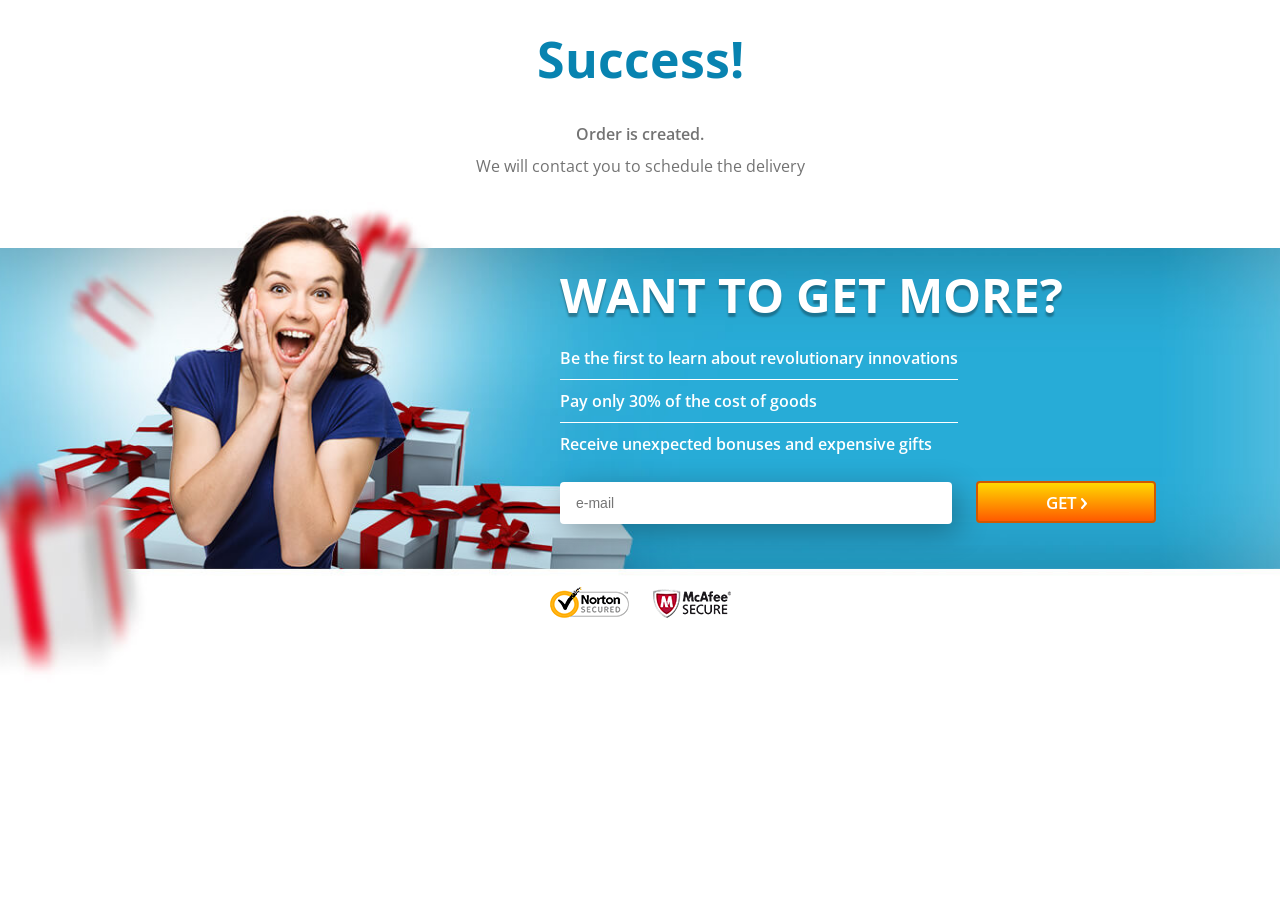
==== success.html @ bce88931 "Upload inicial dos arquivos do projeto Hondrodin Romania" ====
<!DOCTYPE html>
<html lang="en">
<head>
    <meta http-equiv="Content-Type" content="text/html;charset=UTF-8">
    <meta http-equiv="X-UA-Compatible" content="IE=edge">
    <meta name="viewport" content="width=device-width, initial-scale=1, maximum-scale=1.0">
    <title>Success!</title>
    <link href="https://fonts.googleapis.com/css?family=Open+Sans:400,600,700&amp;subset=greek,vietnamese" rel="stylesheet">
    <style>*{margin:0;padding:0;border:0;outline:0}body{overflow:hidden}.container{width:1140px;padding:75px 10px 0;margin:0 auto;box-sizing:border-box}:focus{outline:0}header{text-align:center}header h2{color:#0883b0;font-family:'Open Sans',sans-serif;font-weight:700;font-size:50px;margin:25px 0 30px}header p{color:#737373;font-size:16px;margin-bottom:10px}header .order{font-family:'Open Sans',sans-serif;font-weight:600;}header .feedback{font-family:'Open Sans',sans-serif;}.content{height:519px;background-image:url([data-uri]);background-size:auto 519px;background-repeat:no-repeat;background-position:center top;color:#fff}.content .content__data{max-width:640px;min-height:290px;margin-left:auto}.content .content__title{font-size:48px;text-transform:uppercase;text-shadow:0 4px 2px rgba(0,0,0,.3);margin-bottom:10px;font-family:'Open Sans',sans-serif;font-weight:700;}.content .content__list{padding-left:0;list-style:none;display:inline-block}.content .content__list li{padding:10px 0;font-size:16px;font-family:'Open Sans',sans-serif;font-weight:600;}.content .content__list li:not(:last-child){border-bottom:1px solid #fff}.content form{padding:15px 0 25px}.content form input{height:40px;border-radius:4px;outline:0;color:#818181;font-size:14px;padding:0 15px;max-width:360px;width:100%;border:1px solid transparent;transition:box-shadow .3s,color .3s,border .3s;margin-right:20px;box-shadow:6px 8px 30px rgba(0,0,0,.3)}.content form input[data-error]{box-shadow:6px 8px 30px rgba(255,0,0,.7);border-color:red;color:red}.content form input[data-success]{box-shadow:0 0 15px #42ccff;border-color:#42ccff}.button{display:inline-block;text-align:center;border:2px solid #d05800;-webkit-border-radius:4px;border-radius:4px;width:180px;height:42px;background-color:#ffd800;background-image:-webkit-gradient(linear,left top,left bottom,from(#ffd800),to(#ff5a00));background-image:-webkit-linear-gradient(#ffd800,#ff5a00);background-image:-o-linear-gradient(#ffd800,#ff5a00);background-image:linear-gradient(#ffd800,#ff5a00);position:relative;top:1px;text-transform:uppercase;color:#fff;font-family:'Open Sans',sans-serif;font-weight:600;font-size:17px;cursor:pointer}.button__ico-animete{background:url([data-uri]) no-repeat -180px 0;display:inline-block;width:2px;height:3px;padding-top:4px;-webkit-transition:width .5s;-o-transition:width .5s;transition:width .5s;margin-left:3px}.button__ico{display:inline-block;width:6px;height:11px;background:url([data-uri]) no-repeat 0 0;margin-left:-5px}.button_small{width:138px;font-size:14px;padding:8px 0;line-height:17px}@media only screen and (min-width: 992px){.button:hover{background:#ff4800}.button:hover .button__ico-animete{width:15px;background:url([data-uri]) no-repeat -180px 0;-webkit-transition:width .5s;-o-transition:width .5s;transition:width .5s}.e-list{display:none}}.content form .submit-btn .arrow{position:relative;top:1px;margin-left:10px}.content .footer-content{margin-top:35px;text-align:center;width:100%}.content .footer-content img{margin:0 10px}@keyframes showModal{from{background-color:transparent}to{background-color:rgba(255,255,255,.8)}}@keyframes showModalContent{0%{opacity:.1;transform:translate(-50%,-50%) scale(0)}80%{transform:translate(-50%,-50%) scale(1.1)}100%{opacity:1;transform:translate(-50%,-50%) scale(1);visibility:visible}}.modal{position:absolute;top:0;left:0;z-index:100;width:100%;background-color:rgba(255,255,255,.8);animation:showModal .5s}.modal.hidden{display:none}.modal .modal__content{position:fixed;visibility:hidden;top:35%;left:50%;max-width:320px;width:100%;font-family:'Open Sans',sans-serif;z-index:101;padding:40px 30px 50px;background-color:#fff;border-radius:6px;box-shadow:0 4px 30px rgba(0,0,0,.3);transform:translate(-50%,-50%) scale(1);text-align:center;animation:showModalContent .4s ease .5s;animation-fill-mode:forwards;box-sizing:border-box}.modal .modal__content h2{font-size:47px;color:#0883b0;margin-bottom:50px}.modal .modal__content p,.modal .modal__content output{font-size:16px;line-height:30px}.modal .modal__content output{color:#0883b0;display:block}.modal .modal__content output,.modal.visible .modal__content .backToLanding{font-family:'Open Sans',sans-serif;font-weight:700;}.modal .modal__content .backToLanding{width:160px;height:38px;margin:0 auto;margin-top:100px;border:2px solid #cdcdcd;background-color:#fff;border-radius:4px;text-transform:uppercase;font-size:14px;color:#8e8e8e;cursor:pointer;transition:background-color .3s,color .3s}.modal .modal__content .backToLanding:hover{background-color:#0883b0;color:#fff;border-color:#0883b0}@media only screen and (max-width: 470px){.modal .modal__content{top:50%;max-width:290px;padding:20px 15px 30px}.modal .modal__content h2{font-size:40px}}div.footer{position:relative;margin-top:-90px;background:none!important}@media only screen and (min-width: 1921px){.content{background-size:contain}}@media only screen and (max-width: 1199px){.container{width:100%}.content .content__data{max-width:580px}.content .content__data form input{max-width:250px}.content .content__title{font-size:40px}}@media only screen and (max-width: 992px){body{overflow:auto}}@media only screen and (max-width: 767px){.container{padding-left:0;padding-right:0}header{margin-bottom:0;padding:0 20px}header h2{font-size:30px;margin:15px 0}header .order,header .feedback{font-size:14px}.content .content__title{padding:0 20px;margin:0 auto 20px;font-size:24px;text-align:center}.content form input{display:block;margin:0 auto 20px}.content{background-image:url([data-uri]);text-align:center;height:auto}.content .content__data{max-width:100%;min-height:0;margin:260px auto 0}.mob-bg{background-color:#27acd7}.content .footer-content{margin-top:20px}.content .content__list{padding:10px 20px 0}div.footer{margin-top:-10px}}@media only screen and (max-width: 479px){.content .content__data{margin-top:160px}}</style>
</head>
<body>
<header>
    <h2>Success!</h2>
    <p class="order">Order is created.</p>
    <p class="feedback">We will contact you to schedule the delivery</p>
</header>
<section class="content">
    <div class="container">
        <div class="content__data">
            <h3 class="content__title">Want to get more?</h3>
            <div class="mob-bg">
                <ul class="content__list">
                    <li>Be the first to learn about revolutionary innovations</li>
                    <li>Pay only 30% of the cost of goods</li>
                    <li>Receive unexpected bonuses and expensive gifts</li>
                </ul>
                <form action="/land/success" id="userEmail" name="user-email" method="POST">
                    <input type="text" name="email" placeholder="e-mail">
                    <button class="button submit-btn" type="submit">Get <i class="button__ico-animete"></i><i class="button__ico"></i></button>
                </form>
            </div>
        </div>
        <div class="footer-content">
            <img src="[data-uri]" alt="Norton Security">
            <img src="[data-uri]" alt="McAfee Security">
        </div>
    </div>
</section>
<div class="modal hidden">
    <div class="modal__content">
        <h2>Thank you!</h2>
        <p>As soon as possible, you will begin to receive</p>
        <output class="email"></output>
        <p>Our exclusive offers!</p>
        <button type="button" class="backToLanding">Close</button>
    </div>
</div>
<script>"use strict";(function(){var a={getParamsName:["order_id","hash"],validPatterns:{email:/.+@.+\..+/i},serverErrorMsg:"Server Error :(",wrapperHeight:function(){var f=document.querySelector(".content__data").clientHeight,g=document.querySelector(".footer-content").clientHeight;return document.body.clientHeight+f+g+"px"}(),errorAttribute:"data-error",successAttribute:"data-success"},b={emailInput:document.forms[0].email,submitButton:document.querySelector(".submit-btn"),output:document.querySelector("output.email"),modal:document.querySelector(".modal"),backButton:document.querySelector(".backToLanding"),isValid:function isValid(f,g){var h=g.value;return f.test(h)?(this.isSuccess(g,a.successAttribute),this.output.textContent=h,!0):(this.isError(g,a.errorAttribute),!1)},isSuccess:function isSuccess(f,g){f.setAttribute(g,"true")},isError:function isError(f,g){return!!f.getAttribute(g)||void f.setAttribute(g,"true")},isTyping:function isTyping(f,g){return g.forEach(function(h){f.getAttribute(h)&&f.removeAttribute(h)}),!0},backToLanding:function backToLanding(){location.assign("/")},getData:function getData(){var f="";return f+=this.locationHandler(a.getParamsName),f+="&"+this.emailInput.name+"="+encodeURIComponent(this.emailInput.value),f},showModal:function showModal(){this.modal.style.height=a.wrapperHeight,this.modal.classList.remove("hidden")},sendData:function sendData(f,g){var h=new XMLHttpRequest;h.open("POST","/land/success",!0),h.setRequestHeader("Content-Type","application/x-www-form-urlencoded"),h.setRequestHeader("X-Requested-With","XMLHttpRequest"),h.onreadystatechange=function(){if(200===h.status&&4===h.readyState){var k=JSON.parse(h.responseText);if(k.status&&0<k.status.length&&"ok"===k.status.toLowerCase())g.call(b);else{var l=k.data||a.serverErrorMsg;b.makeErrorBlock(l)}}},h.send(f)},locationHandler:function locationHandler(f,g){var h=location.search,k=[],l=[],m={},n="",o=h;if(""!==o){if(l=o.substr(1).split("&"),!(f instanceof Array)){for(var p=0;p<l.length;p++)if(k=l[p].split("="),k[0]===f&&"string"==typeof f){g(k[1]);break}}else for(var q=0;q<l.length;q++){k=l[q].split("=");for(var r=0;r<f.length;r++)f[r]===k[0]&&(m[k[0]]=k[1])}for(var s in m)n+="&"+s+"="+encodeURIComponent(m[s]);return n.substr(1)}return!1},makeErrorBlock:function makeErrorBlock(f){var g={width:document.body.clientWidth+"px",height:a.wrapperHeight,textAlign:"center",position:"absolute",top:"0",backgroundColor:"rgba(255,255,255,.8)",zIndex:"99999"},h={fontSize:"26px",color:"#FF4C4C",borderRadius:"20px",border:"2px solid #FF4C4C",padding:"10px 15px",position:"fixed",top:"50%",left:"50%",transform:"translateX(-50%) translateY(-50%)",fontWeight:"700",backgroundColor:"rgba(255,76,76,.2)"},k={display:"block",padding:"8px 20px",color:"#FF4C4C",borderRadius:"6px",margin:"15px auto 0",backgroundColor:"rgba(255,76,76,.2)",border:"1px solid rgba(255,76,76,.8)",cursor:"pointer",fontWeight:"700",transition:"background-color .4s"},l=document.createElement("DIV"),m=document.createElement("BUTTON"),n=document.createElement("H2");for(var o in g)l.style[o]=g[o];for(var p in h)n.style[p]=h[p];for(var q in k)m.style[q]=k[q];l.classList.add("js-error"),m.setAttribute("type","button"),m.appendChild(document.createTextNode("Ok")),m.addEventListener("mouseover",function(){this.style.backgroundColor="rgba(255,76,76,.4)"}),m.addEventListener("mouseleave",function(){this.style.backgroundColor="rgba(255,76,76,.2)"}),m.addEventListener("click",function(){document.body.removeChild(l)}),n.appendChild(document.createTextNode(f)),n.appendChild(m),l.appendChild(n),document.body.appendChild(l)}},c=a.validPatterns.email;b.emailInput.addEventListener("blur",function(){b.isValid(c,b.emailInput)?b.data=b.getData():(b.data&&b.data.length&&(b.data=null),b.isError(this,a.errorAttribute))});var d=[a.errorAttribute,a.successAttribute];b.emailInput.addEventListener("focus",function(){b.isTyping(this,d)}),b.submitButton.addEventListener("click",function(f){f.preventDefault(),b.isValid(c,b.emailInput)?b.data&&b.sendData(b.data,b.showModal):b.isError(b.emailInput,a.errorAttribute)}),b.backButton.addEventListener("click",b.backToLanding),b.locationHandler("email",function(f){return!!f&&void(b.emailInput.value=f,b.isValid(c,b.emailInput),b.data=b.getData())})})();</script>
</body>
</html>
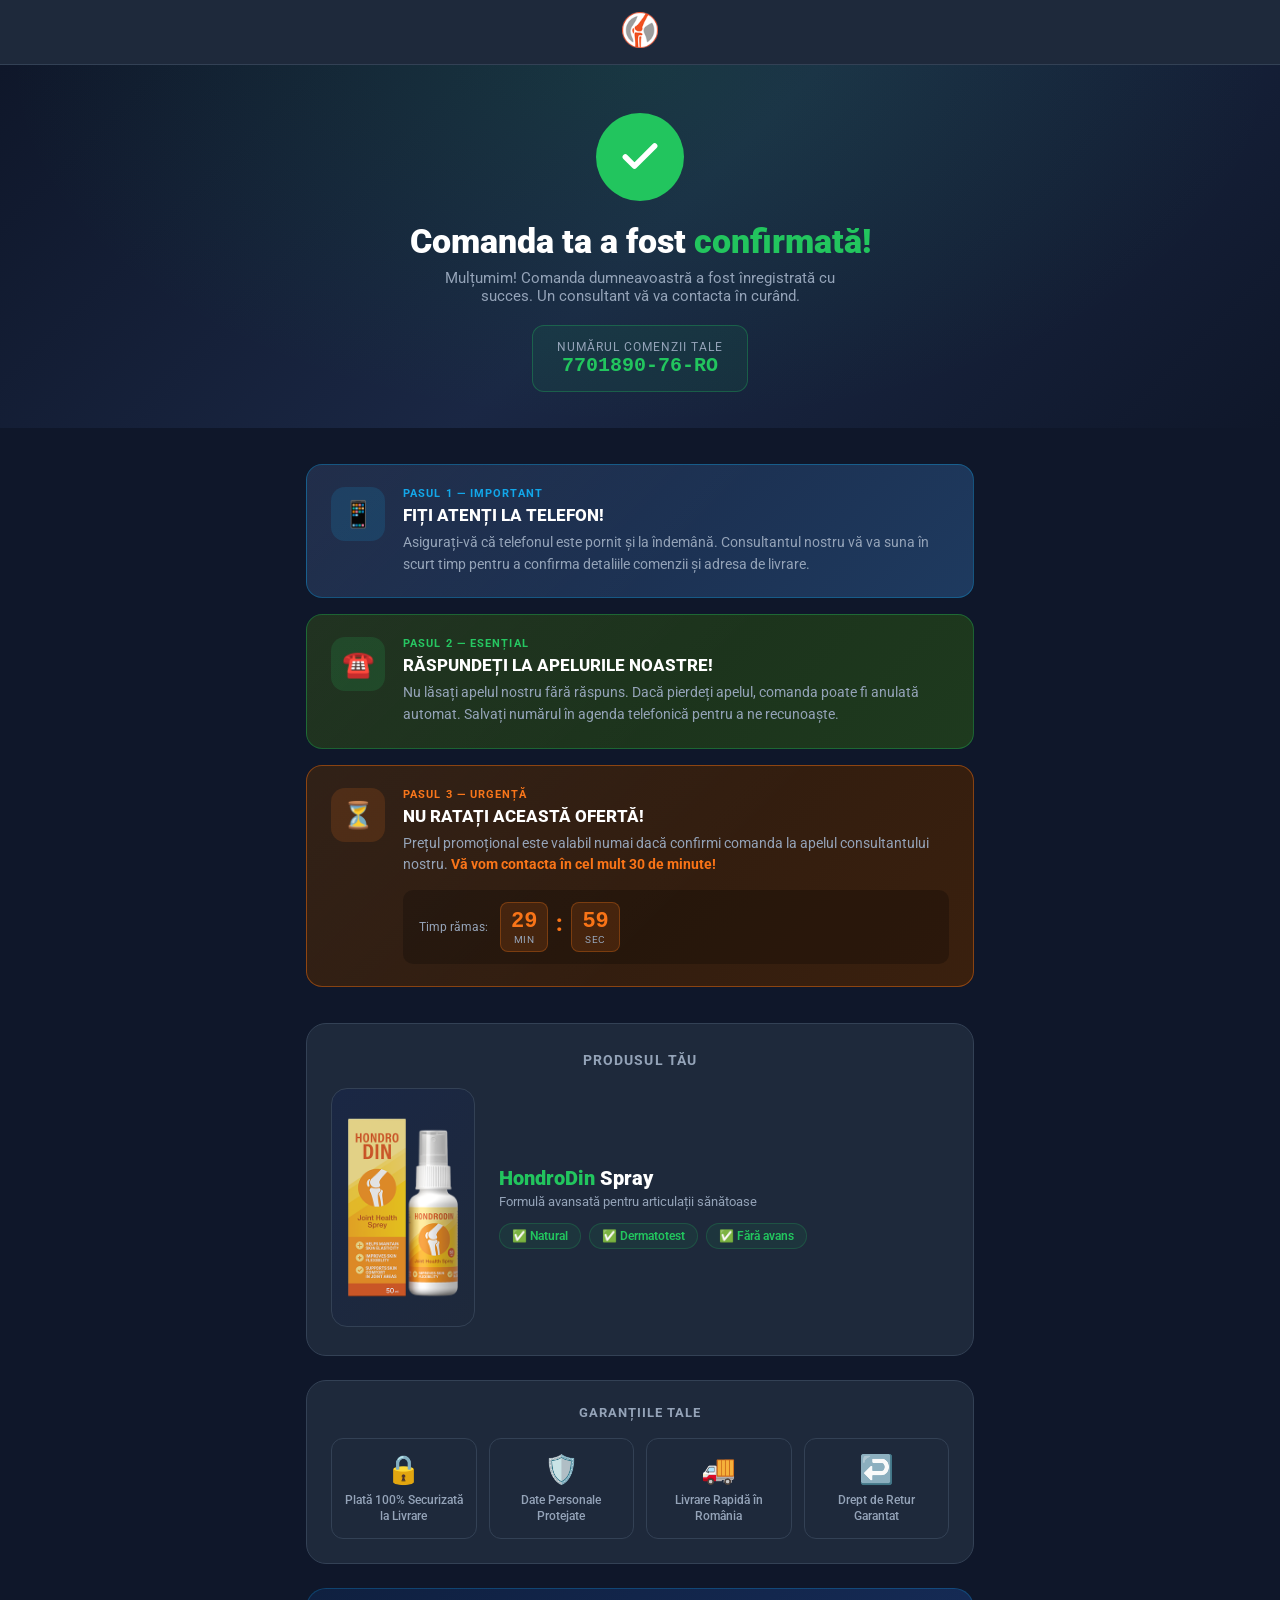
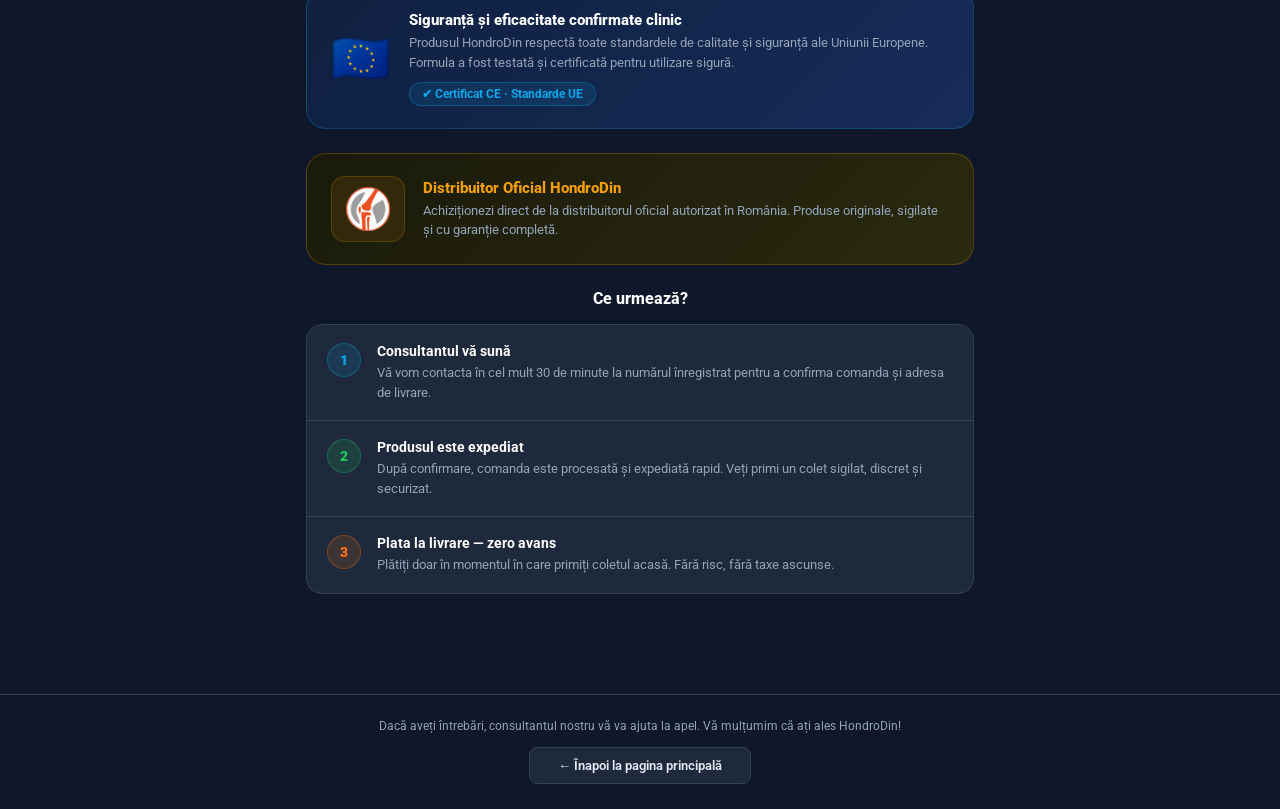
==== commit bf0d6119: "redesign: pagina de sucesso moderna com gatilhos de urgencia e selos de seguranca" ====
--- a/success.html
+++ b/success.html
@@ -1,50 +1,653 @@
 <!DOCTYPE html>
-<html lang="en">
+<html lang="ro" dir="ltr">
 <head>
-    <meta http-equiv="Content-Type" content="text/html;charset=UTF-8">
-    <meta http-equiv="X-UA-Compatible" content="IE=edge">
-    <meta name="viewport" content="width=device-width, initial-scale=1, maximum-scale=1.0">
-    <title>Success!</title>
-    <link href="https://fonts.googleapis.com/css?family=Open+Sans:400,600,700&amp;subset=greek,vietnamese" rel="stylesheet">
-    <style>*{margin:0;padding:0;border:0;outline:0}body{overflow:hidden}.container{width:1140px;padding:75px 10px 0;margin:0 auto;box-sizing:border-box}:focus{outline:0}header{text-align:center}header h2{color:#0883b0;font-family:'Open Sans',sans-serif;font-weight:700;font-size:50px;margin:25px 0 30px}header p{color:#737373;font-size:16px;margin-bottom:10px}header .order{font-family:'Open Sans',sans-serif;font-weight:600;}header .feedback{font-family:'Open Sans',sans-serif;}.content{height:519px;background-image:url([data-uri]);background-size:auto 519px;background-repeat:no-repeat;background-position:center top;color:#fff}.content .content__data{max-width:640px;min-height:290px;margin-left:auto}.content .content__title{font-size:48px;text-transform:uppercase;text-shadow:0 4px 2px rgba(0,0,0,.3);margin-bottom:10px;font-family:'Open Sans',sans-serif;font-weight:700;}.content .content__list{padding-left:0;list-style:none;display:inline-block}.content .content__list li{padding:10px 0;font-size:16px;font-family:'Open Sans',sans-serif;font-weight:600;}.content .content__list li:not(:last-child){border-bottom:1px solid #fff}.content form{padding:15px 0 25px}.content form input{height:40px;border-radius:4px;outline:0;color:#818181;font-size:14px;padding:0 15px;max-width:360px;width:100%;border:1px solid transparent;transition:box-shadow .3s,color .3s,border .3s;margin-right:20px;box-shadow:6px 8px 30px rgba(0,0,0,.3)}.content form input[data-error]{box-shadow:6px 8px 30px rgba(255,0,0,.7);border-color:red;color:red}.content form input[data-success]{box-shadow:0 0 15px #42ccff;border-color:#42ccff}.button{display:inline-block;text-align:center;border:2px solid #d05800;-webkit-border-radius:4px;border-radius:4px;width:180px;height:42px;background-color:#ffd800;background-image:-webkit-gradient(linear,left top,left bottom,from(#ffd800),to(#ff5a00));background-image:-webkit-linear-gradient(#ffd800,#ff5a00);background-image:-o-linear-gradient(#ffd800,#ff5a00);background-image:linear-gradient(#ffd800,#ff5a00);position:relative;top:1px;text-transform:uppercase;color:#fff;font-family:'Open Sans',sans-serif;font-weight:600;font-size:17px;cursor:pointer}.button__ico-animete{background:url([data-uri]) no-repeat -180px 0;display:inline-block;width:2px;height:3px;padding-top:4px;-webkit-transition:width .5s;-o-transition:width .5s;transition:width .5s;margin-left:3px}.button__ico{display:inline-block;width:6px;height:11px;background:url([data-uri]) no-repeat 0 0;margin-left:-5px}.button_small{width:138px;font-size:14px;padding:8px 0;line-height:17px}@media only screen and (min-width: 992px){.button:hover{background:#ff4800}.button:hover .button__ico-animete{width:15px;background:url([data-uri]) no-repeat -180px 0;-webkit-transition:width .5s;-o-transition:width .5s;transition:width .5s}.e-list{display:none}}.content form .submit-btn .arrow{position:relative;top:1px;margin-left:10px}.content .footer-content{margin-top:35px;text-align:center;width:100%}.content .footer-content img{margin:0 10px}@keyframes showModal{from{background-color:transparent}to{background-color:rgba(255,255,255,.8)}}@keyframes showModalContent{0%{opacity:.1;transform:translate(-50%,-50%) scale(0)}80%{transform:translate(-50%,-50%) scale(1.1)}100%{opacity:1;transform:translate(-50%,-50%) scale(1);visibility:visible}}.modal{position:absolute;top:0;left:0;z-index:100;width:100%;background-color:rgba(255,255,255,.8);animation:showModal .5s}.modal.hidden{display:none}.modal .modal__content{position:fixed;visibility:hidden;top:35%;left:50%;max-width:320px;width:100%;font-family:'Open Sans',sans-serif;z-index:101;padding:40px 30px 50px;background-color:#fff;border-radius:6px;box-shadow:0 4px 30px rgba(0,0,0,.3);transform:translate(-50%,-50%) scale(1);text-align:center;animation:showModalContent .4s ease .5s;animation-fill-mode:forwards;box-sizing:border-box}.modal .modal__content h2{font-size:47px;color:#0883b0;margin-bottom:50px}.modal .modal__content p,.modal .modal__content output{font-size:16px;line-height:30px}.modal .modal__content output{color:#0883b0;display:block}.modal .modal__content output,.modal.visible .modal__content .backToLanding{font-family:'Open Sans',sans-serif;font-weight:700;}.modal .modal__content .backToLanding{width:160px;height:38px;margin:0 auto;margin-top:100px;border:2px solid #cdcdcd;background-color:#fff;border-radius:4px;text-transform:uppercase;font-size:14px;color:#8e8e8e;cursor:pointer;transition:background-color .3s,color .3s}.modal .modal__content .backToLanding:hover{background-color:#0883b0;color:#fff;border-color:#0883b0}@media only screen and (max-width: 470px){.modal .modal__content{top:50%;max-width:290px;padding:20px 15px 30px}.modal .modal__content h2{font-size:40px}}div.footer{position:relative;margin-top:-90px;background:none!important}@media only screen and (min-width: 1921px){.content{background-size:contain}}@media only screen and (max-width: 1199px){.container{width:100%}.content .content__data{max-width:580px}.content .content__data form input{max-width:250px}.content .content__title{font-size:40px}}@media only screen and (max-width: 992px){body{overflow:auto}}@media only screen and (max-width: 767px){.container{padding-left:0;padding-right:0}header{margin-bottom:0;padding:0 20px}header h2{font-size:30px;margin:15px 0}header .order,header .feedback{font-size:14px}.content .content__title{padding:0 20px;margin:0 auto 20px;font-size:24px;text-align:center}.content form input{display:block;margin:0 auto 20px}.content{background-image:url([data-uri]);text-align:center;height:auto}.content .content__data{max-width:100%;min-height:0;margin:260px auto 0}.mob-bg{background-color:#27acd7}.content .footer-content{margin-top:20px}.content .content__list{padding:10px 20px 0}div.footer{margin-top:-10px}}@media only screen and (max-width: 479px){.content .content__data{margin-top:160px}}</style>
+  <meta charset="UTF-8" />
+  <meta name="viewport" content="width=device-width, initial-scale=1.0" />
+  <meta http-equiv="X-UA-Compatible" content="ie=edge" />
+  <title>Comandă Confirmată — HondroDin</title>
+  <link rel="icon" href="img/favicon.png" />
+  <link href="https://fonts.googleapis.com/css2?family=Roboto:wght@400;500;700;900&display=swap" rel="stylesheet" />
+  <style>
+    *, *::before, *::after { margin: 0; padding: 0; box-sizing: border-box; }
+
+    :root {
+      --green:   #22c55e;
+      --green-d: #16a34a;
+      --orange:  #f97316;
+      --red:     #ef4444;
+      --blue:    #0ea5e9;
+      --dark:    #0f172a;
+      --mid:     #1e293b;
+      --card:    #1e293b;
+      --border:  #334155;
+      --text:    #e2e8f0;
+      --muted:   #94a3b8;
+      --gold:    #f59e0b;
+    }
+
+    html { scroll-behavior: smooth; }
+
+    body {
+      font-family: 'Roboto', sans-serif;
+      background: var(--dark);
+      color: var(--text);
+      min-height: 100vh;
+      overflow-x: hidden;
+    }
+
+    /* ── CONFETTI RAIN ── */
+    @keyframes confettiFall {
+      0%   { transform: translateY(-20px) rotate(0deg);   opacity: 1; }
+      100% { transform: translateY(110vh) rotate(720deg); opacity: 0; }
+    }
+    .confetti-piece {
+      position: fixed;
+      top: -20px;
+      width: 10px;
+      height: 14px;
+      border-radius: 2px;
+      animation: confettiFall linear infinite;
+      pointer-events: none;
+      z-index: 9999;
+    }
+
+    /* ── PULSE RING ── */
+    @keyframes pulseRing {
+      0%   { transform: scale(0.9); box-shadow: 0 0 0 0 rgba(34,197,94,.6); }
+      70%  { transform: scale(1);   box-shadow: 0 0 0 18px rgba(34,197,94,0); }
+      100% { transform: scale(0.9); box-shadow: 0 0 0 0  rgba(34,197,94,0); }
+    }
+
+    @keyframes slideDown { from { opacity:0; transform:translateY(-30px); } to { opacity:1; transform:translateY(0); } }
+    @keyframes fadeUp    { from { opacity:0; transform:translateY(30px);  } to { opacity:1; transform:translateY(0); } }
+    @keyframes shimmer   { 0%,100%{opacity:1} 50%{opacity:.5} }
+    @keyframes countBlink{ 0%,100%{opacity:1} 50%{opacity:.3} }
+
+    /* ── HEADER BAR ── */
+    .top-bar {
+      background: var(--mid);
+      border-bottom: 1px solid var(--border);
+      padding: 12px 20px;
+      text-align: center;
+      animation: slideDown .5s ease both;
+    }
+    .top-bar img { height: 36px; }
+
+    /* ── HERO ── */
+    .hero {
+      background: linear-gradient(135deg, #0f172a 0%, #1a2744 50%, #0f172a 100%);
+      padding: 48px 20px 36px;
+      text-align: center;
+      position: relative;
+      overflow: hidden;
+      animation: fadeUp .6s ease .2s both;
+    }
+    .hero::before {
+      content: '';
+      position: absolute; inset: 0;
+      background: radial-gradient(ellipse at 50% 0%, rgba(34,197,94,.12) 0%, transparent 70%);
+    }
+
+    .check-circle {
+      width: 88px; height: 88px;
+      background: var(--green);
+      border-radius: 50%;
+      display: flex; align-items: center; justify-content: center;
+      margin: 0 auto 20px;
+      animation: pulseRing 2s ease-in-out infinite;
+      position: relative; z-index: 1;
+    }
+    .check-circle svg { width: 44px; height: 44px; }
+
+    .hero h1 {
+      font-size: clamp(22px, 5vw, 34px);
+      font-weight: 900;
+      color: #fff;
+      margin-bottom: 8px;
+      position: relative; z-index: 1;
+    }
+    .hero h1 span { color: var(--green); }
+    .hero p.sub {
+      color: var(--muted);
+      font-size: 15px;
+      max-width: 440px;
+      margin: 0 auto;
+      position: relative; z-index: 1;
+    }
+
+    /* ── ORDER NUMBER ── */
+    .order-box {
+      background: rgba(34,197,94,.08);
+      border: 1px solid rgba(34,197,94,.3);
+      border-radius: 12px;
+      padding: 14px 24px;
+      display: inline-flex;
+      align-items: center;
+      gap: 10px;
+      margin-top: 20px;
+      position: relative; z-index: 1;
+    }
+    .order-box .label { font-size: 12px; color: var(--muted); text-transform: uppercase; letter-spacing: .08em; }
+    .order-box .num   { font-size: 20px; font-weight: 700; color: var(--green); font-family: monospace; }
+
+    /* ── CONTAINER ── */
+    .wrap { max-width: 700px; margin: 0 auto; padding: 0 16px 60px; }
+
+    /* ── URGENCY CARD SHARED ── */
+    .urg-grid { display: flex; flex-direction: column; gap: 16px; margin-top: 36px; animation: fadeUp .7s ease .4s both; }
+
+    .urg-card {
+      border-radius: 16px;
+      padding: 22px 24px;
+      display: flex;
+      align-items: flex-start;
+      gap: 18px;
+      position: relative;
+      overflow: hidden;
+    }
+    .urg-card::after {
+      content: '';
+      position: absolute;
+      inset: 0;
+      background: linear-gradient(135deg, rgba(255,255,255,.03) 0%, transparent 60%);
+      pointer-events: none;
+    }
+
+    /* CARD 1 — phone */
+    .urg-card.phone {
+      background: linear-gradient(135deg, #1a2744, #1e3a5f);
+      border: 1px solid rgba(14,165,233,.35);
+    }
+    /* CARD 2 — call */
+    .urg-card.call {
+      background: linear-gradient(135deg, #1a2c1a, #1e3a1e);
+      border: 1px solid rgba(34,197,94,.35);
+    }
+    /* CARD 3 — offer */
+    .urg-card.offer {
+      background: linear-gradient(135deg, #2a1a10, #3a200e);
+      border: 1px solid rgba(249,115,22,.45);
+    }
+
+    .urg-icon {
+      width: 54px; height: 54px;
+      border-radius: 14px;
+      display: flex; align-items: center; justify-content: center;
+      flex-shrink: 0;
+      font-size: 26px;
+    }
+    .phone .urg-icon { background: rgba(14,165,233,.15); }
+    .call  .urg-icon { background: rgba(34,197,94,.15); }
+    .offer .urg-icon { background: rgba(249,115,22,.15); }
+
+    .urg-body { flex: 1; }
+    .urg-body .step {
+      font-size: 11px;
+      font-weight: 700;
+      text-transform: uppercase;
+      letter-spacing: .1em;
+      margin-bottom: 4px;
+    }
+    .phone .step { color: var(--blue); }
+    .call  .step { color: var(--green); }
+    .offer .step { color: var(--orange); }
+
+    .urg-body h2 { font-size: 17px; font-weight: 800; color: #fff; margin-bottom: 6px; line-height: 1.3; }
+    .urg-body p  { font-size: 13.5px; color: var(--muted); line-height: 1.6; }
+
+    /* COUNTDOWN inside offer card */
+    .countdown-wrap {
+      margin-top: 14px;
+      background: rgba(0,0,0,.25);
+      border-radius: 10px;
+      padding: 12px 16px;
+      display: flex;
+      align-items: center;
+      gap: 12px;
+    }
+    .countdown-wrap .label2 { font-size: 12px; color: var(--muted); white-space: nowrap; }
+    .countdown-timer { display: flex; gap: 8px; }
+    .ct-block {
+      background: rgba(249,115,22,.15);
+      border: 1px solid rgba(249,115,22,.3);
+      border-radius: 8px;
+      padding: 6px 10px;
+      text-align: center;
+      min-width: 48px;
+    }
+    .ct-block .n { font-size: 22px; font-weight: 900; color: var(--orange); font-family: monospace; animation: countBlink 1s ease-in-out infinite; }
+    .ct-block .u { font-size: 10px; color: var(--muted); text-transform: uppercase; letter-spacing: .06em; }
+    .ct-sep { font-size: 22px; font-weight: 900; color: var(--orange); align-self: center; margin-bottom: 6px; animation: shimmer 1s ease-in-out infinite; }
+
+    /* ── DIVIDER ── */
+    .divider { height: 1px; background: var(--border); margin: 36px 0; }
+
+    /* ── PRODUCT SECTION ── */
+    .product-section {
+      background: var(--card);
+      border: 1px solid var(--border);
+      border-radius: 20px;
+      padding: 28px 24px;
+      margin-top: 36px;
+      animation: fadeUp .7s ease .6s both;
+    }
+    .product-section h3 {
+      font-size: 14px;
+      font-weight: 700;
+      text-transform: uppercase;
+      letter-spacing: .08em;
+      color: var(--muted);
+      margin-bottom: 20px;
+      text-align: center;
+    }
+    .product-inner {
+      display: flex;
+      align-items: center;
+      gap: 24px;
+    }
+    .product-img-wrap {
+      flex-shrink: 0;
+      background: linear-gradient(135deg, #1a2744, #1e293b);
+      border-radius: 16px;
+      padding: 16px;
+      border: 1px solid var(--border);
+    }
+    .product-img-wrap img { width: 110px; display: block; }
+    .product-info { flex: 1; }
+    .product-info .name { font-size: 20px; font-weight: 900; color: #fff; margin-bottom: 4px; }
+    .product-info .name span { color: var(--green); }
+    .product-info .tagline { font-size: 13px; color: var(--muted); margin-bottom: 14px; }
+    .product-info .badge-row { display: flex; flex-wrap: wrap; gap: 8px; }
+    .prod-badge {
+      display: flex; align-items: center; gap: 6px;
+      background: rgba(34,197,94,.08);
+      border: 1px solid rgba(34,197,94,.2);
+      border-radius: 20px;
+      padding: 5px 12px;
+      font-size: 12px;
+      color: var(--green);
+      font-weight: 600;
+    }
+
+    /* ── SECURITY SEALS ── */
+    .seals-section {
+      margin-top: 24px;
+      background: var(--card);
+      border: 1px solid var(--border);
+      border-radius: 20px;
+      padding: 24px;
+      animation: fadeUp .7s ease .7s both;
+    }
+    .seals-section h3 {
+      font-size: 13px;
+      font-weight: 700;
+      text-transform: uppercase;
+      letter-spacing: .08em;
+      color: var(--muted);
+      margin-bottom: 18px;
+      text-align: center;
+    }
+    .seals-grid {
+      display: grid;
+      grid-template-columns: repeat(auto-fit, minmax(130px, 1fr));
+      gap: 12px;
+    }
+    .seal-item {
+      background: var(--mid);
+      border: 1px solid var(--border);
+      border-radius: 12px;
+      padding: 14px 10px;
+      text-align: center;
+    }
+    .seal-item .seal-icon { font-size: 28px; margin-bottom: 6px; }
+    .seal-item .seal-txt  { font-size: 11.5px; color: var(--muted); line-height: 1.4; font-weight: 500; }
+
+    /* ── EU BADGE ── */
+    .eu-section {
+      margin-top: 24px;
+      background: linear-gradient(135deg, #0f2040, #162c58);
+      border: 1px solid rgba(14,165,233,.25);
+      border-radius: 20px;
+      padding: 22px 24px;
+      display: flex;
+      align-items: center;
+      gap: 18px;
+      animation: fadeUp .7s ease .8s both;
+    }
+    .eu-flag {
+      font-size: 48px;
+      flex-shrink: 0;
+    }
+    .eu-text .title { font-size: 15px; font-weight: 800; color: #fff; margin-bottom: 4px; }
+    .eu-text .desc  { font-size: 13px; color: #94a3b8; line-height: 1.5; }
+    .eu-badge-pill {
+      margin-top: 10px;
+      display: inline-flex; align-items: center; gap: 6px;
+      background: rgba(14,165,233,.12);
+      border: 1px solid rgba(14,165,233,.3);
+      border-radius: 20px;
+      padding: 4px 12px;
+      font-size: 11.5px;
+      color: var(--blue);
+      font-weight: 700;
+    }
+
+    /* ── OFFICIAL DISTRIBUTOR ── */
+    .distrib-section {
+      margin-top: 24px;
+      background: linear-gradient(135deg, #1a1a0a, #2a2a10);
+      border: 1px solid rgba(245,158,11,.25);
+      border-radius: 20px;
+      padding: 22px 24px;
+      display: flex;
+      align-items: center;
+      gap: 18px;
+      animation: fadeUp .7s ease .9s both;
+    }
+    .distrib-logo {
+      flex-shrink: 0;
+      background: rgba(245,158,11,.1);
+      border-radius: 14px;
+      padding: 10px 14px;
+      border: 1px solid rgba(245,158,11,.2);
+    }
+    .distrib-logo img { height: 44px; display: block; }
+    .distrib-text .title { font-size: 15px; font-weight: 800; color: var(--gold); margin-bottom: 4px; }
+    .distrib-text .desc  { font-size: 13px; color: var(--muted); line-height: 1.5; }
+
+    /* ── STEPS ── */
+    .steps-section {
+      margin-top: 24px;
+      animation: fadeUp .7s ease 1s both;
+    }
+    .steps-section h3 { font-size: 16px; font-weight: 800; color: #fff; margin-bottom: 16px; text-align: center; }
+    .steps-list { display: flex; flex-direction: column; gap: 0; }
+    .step-item {
+      display: flex;
+      align-items: flex-start;
+      gap: 16px;
+      padding: 18px 20px;
+      background: var(--card);
+      border: 1px solid var(--border);
+      border-radius: 0;
+      position: relative;
+    }
+    .step-item:first-child { border-radius: 16px 16px 0 0; }
+    .step-item:last-child  { border-radius: 0 0 16px 16px; }
+    .step-item + .step-item { border-top: none; }
+    .step-num {
+      width: 34px; height: 34px;
+      border-radius: 50%;
+      display: flex; align-items: center; justify-content: center;
+      font-weight: 900; font-size: 14px;
+      flex-shrink: 0;
+    }
+    .step-item:nth-child(1) .step-num { background: rgba(14,165,233,.15); color: var(--blue); border: 1px solid rgba(14,165,233,.3); }
+    .step-item:nth-child(2) .step-num { background: rgba(34,197,94,.15); color: var(--green); border: 1px solid rgba(34,197,94,.3); }
+    .step-item:nth-child(3) .step-num { background: rgba(249,115,22,.15); color: var(--orange); border: 1px solid rgba(249,115,22,.3); }
+    .step-body .s-title { font-size: 14px; font-weight: 700; color: #fff; margin-bottom: 4px; }
+    .step-body .s-desc  { font-size: 13px; color: var(--muted); line-height: 1.5; }
+
+    /* ── FOOTER ── */
+    .page-footer {
+      text-align: center;
+      padding: 24px 20px;
+      border-top: 1px solid var(--border);
+      margin-top: 40px;
+    }
+    .page-footer p { font-size: 12px; color: var(--muted); }
+    .page-footer .back-btn {
+      display: inline-block;
+      margin-top: 14px;
+      padding: 10px 28px;
+      background: var(--card);
+      border: 1px solid var(--border);
+      border-radius: 8px;
+      color: var(--text);
+      text-decoration: none;
+      font-size: 13px;
+      font-weight: 600;
+      transition: background .2s;
+    }
+    .page-footer .back-btn:hover { background: var(--mid); }
+
+    /* ── RESPONSIVE ── */
+    @media (max-width: 500px) {
+      .product-inner { flex-direction: column; text-align: center; }
+      .product-info .badge-row { justify-content: center; }
+      .eu-section, .distrib-section { flex-direction: column; text-align: center; }
+      .distrib-logo { margin: 0 auto; }
+      .eu-flag { margin: 0 auto; }
+    }
+  </style>
 </head>
 <body>
-<header>
-    <h2>Success!</h2>
-    <p class="order">Order is created.</p>
-    <p class="feedback">We will contact you to schedule the delivery</p>
-</header>
-<section class="content">
-    <div class="container">
-        <div class="content__data">
-            <h3 class="content__title">Want to get more?</h3>
-            <div class="mob-bg">
-                <ul class="content__list">
-                    <li>Be the first to learn about revolutionary innovations</li>
-                    <li>Pay only 30% of the cost of goods</li>
-                    <li>Receive unexpected bonuses and expensive gifts</li>
-                </ul>
-                <form action="/land/success" id="userEmail" name="user-email" method="POST">
-                    <input type="text" name="email" placeholder="e-mail">
-                    <button class="button submit-btn" type="submit">Get <i class="button__ico-animete"></i><i class="button__ico"></i></button>
-                </form>
+
+  <!-- CONFETTI -->
+  <div id="confetti-container"></div>
+
+  <!-- TOP BAR -->
+  <header class="top-bar">
+    <img src="img/logo-main.png" alt="HondroDin" />
+  </header>
+
+  <!-- HERO -->
+  <section class="hero">
+    <div class="check-circle">
+      <svg viewBox="0 0 24 24" fill="none" stroke="#fff" stroke-width="3" stroke-linecap="round" stroke-linejoin="round">
+        <polyline points="20 6 9 17 4 12" />
+      </svg>
+    </div>
+    <h1>Comanda ta a fost <span>confirmată!</span></h1>
+    <p class="sub">Mulțumim! Comanda dumneavoastră a fost înregistrată cu succes. Un consultant vă va contacta în curând.</p>
+
+    <!-- ORDER NUMBER -->
+    <div class="order-box">
+      <div>
+        <div class="label">Numărul comenzii tale</div>
+        <div class="num" id="order-num">—</div>
+      </div>
+    </div>
+  </section>
+
+  <!-- MAIN WRAP -->
+  <div class="wrap">
+
+    <!-- URGENCY CARDS -->
+    <div class="urg-grid">
+
+      <!-- CARD 1 — PHONE -->
+      <div class="urg-card phone">
+        <div class="urg-icon">📱</div>
+        <div class="urg-body">
+          <div class="step">Pasul 1 — Important</div>
+          <h2>FIȚI ATENȚI LA TELEFON!</h2>
+          <p>Asigurați-vă că telefonul este pornit și la îndemână. Consultantul nostru vă va suna în scurt timp pentru a confirma detaliile comenzii și adresa de livrare.</p>
+        </div>
+      </div>
+
+      <!-- CARD 2 — ANSWER -->
+      <div class="urg-card call">
+        <div class="urg-icon">☎️</div>
+        <div class="urg-body">
+          <div class="step">Pasul 2 — Esențial</div>
+          <h2>RĂSPUNDEȚI LA APELURILE NOASTRE!</h2>
+          <p>Nu lăsați apelul nostru fără răspuns. Dacă pierdeți apelul, comanda poate fi anulată automat. Salvați numărul în agenda telefonică pentru a ne recunoaște.</p>
+        </div>
+      </div>
+
+      <!-- CARD 3 — OFFER + COUNTDOWN -->
+      <div class="urg-card offer">
+        <div class="urg-icon">⏳</div>
+        <div class="urg-body">
+          <div class="step">Pasul 3 — Urgență</div>
+          <h2>NU RATAȚI ACEASTĂ OFERTĂ!</h2>
+          <p>Prețul promoțional este valabil numai dacă confirmi comanda la apelul consultantului nostru. <strong style="color:#f97316">Vă vom contacta în cel mult 30 de minute!</strong></p>
+          <div class="countdown-wrap">
+            <span class="label2">Timp rămas:</span>
+            <div class="countdown-timer">
+              <div class="ct-block"><div class="n" id="ct-m">30</div><div class="u">min</div></div>
+              <div class="ct-sep">:</div>
+              <div class="ct-block"><div class="n" id="ct-s">00</div><div class="u">sec</div></div>
             </div>
-        </div>
-        <div class="footer-content">
-            <img src="[data-uri]" alt="Norton Security">
-            <img src="[data-uri]" alt="McAfee Security">
-        </div>
+          </div>
+        </div>
+      </div>
+
+    </div><!-- /urg-grid -->
+
+    <!-- PRODUCT -->
+    <div class="product-section">
+      <h3>Produsul tău</h3>
+      <div class="product-inner">
+        <div class="product-img-wrap">
+          <img src="img/prod-main.png" alt="HondroDin spray" />
+        </div>
+        <div class="product-info">
+          <div class="name"><span>HondroDin</span> Spray</div>
+          <div class="tagline">Formulă avansată pentru articulații sănătoase</div>
+          <div class="badge-row">
+            <div class="prod-badge">✅ Natural</div>
+            <div class="prod-badge">✅ Dermatotest</div>
+            <div class="prod-badge">✅ Fără avans</div>
+          </div>
+        </div>
+      </div>
     </div>
-</section>
-<div class="modal hidden">
-    <div class="modal__content">
-        <h2>Thank you!</h2>
-        <p>As soon as possible, you will begin to receive</p>
-        <output class="email"></output>
-        <p>Our exclusive offers!</p>
-        <button type="button" class="backToLanding">Close</button>
+
+    <!-- SECURITY SEALS -->
+    <div class="seals-section">
+      <h3>Garanțiile tale</h3>
+      <div class="seals-grid">
+        <div class="seal-item">
+          <div class="seal-icon">🔒</div>
+          <div class="seal-txt">Plată 100% Securizată la Livrare</div>
+        </div>
+        <div class="seal-item">
+          <div class="seal-icon">🛡️</div>
+          <div class="seal-txt">Date Personale Protejate</div>
+        </div>
+        <div class="seal-item">
+          <div class="seal-icon">🚚</div>
+          <div class="seal-txt">Livrare Rapidă în România</div>
+        </div>
+        <div class="seal-item">
+          <div class="seal-icon">↩️</div>
+          <div class="seal-txt">Drept de Retur Garantat</div>
+        </div>
+      </div>
     </div>
-</div>
-<script>"use strict";(function(){var a={getParamsName:["order_id","hash"],validPatterns:{email:/.+@.+\..+/i},serverErrorMsg:"Server Error :(",wrapperHeight:function(){var f=document.querySelector(".content__data").clientHeight,g=document.querySelector(".footer-content").clientHeight;return document.body.clientHeight+f+g+"px"}(),errorAttribute:"data-error",successAttribute:"data-success"},b={emailInput:document.forms[0].email,submitButton:document.querySelector(".submit-btn"),output:document.querySelector("output.email"),modal:document.querySelector(".modal"),backButton:document.querySelector(".backToLanding"),isValid:function isValid(f,g){var h=g.value;return f.test(h)?(this.isSuccess(g,a.successAttribute),this.output.textContent=h,!0):(this.isError(g,a.errorAttribute),!1)},isSuccess:function isSuccess(f,g){f.setAttribute(g,"true")},isError:function isError(f,g){return!!f.getAttribute(g)||void f.setAttribute(g,"true")},isTyping:function isTyping(f,g){return g.forEach(function(h){f.getAttribute(h)&&f.removeAttribute(h)}),!0},backToLanding:function backToLanding(){location.assign("/")},getData:function getData(){var f="";return f+=this.locationHandler(a.getParamsName),f+="&"+this.emailInput.name+"="+encodeURIComponent(this.emailInput.value),f},showModal:function showModal(){this.modal.style.height=a.wrapperHeight,this.modal.classList.remove("hidden")},sendData:function sendData(f,g){var h=new XMLHttpRequest;h.open("POST","/land/success",!0),h.setRequestHeader("Content-Type","application/x-www-form-urlencoded"),h.setRequestHeader("X-Requested-With","XMLHttpRequest"),h.onreadystatechange=function(){if(200===h.status&&4===h.readyState){var k=JSON.parse(h.responseText);if(k.status&&0<k.status.length&&"ok"===k.status.toLowerCase())g.call(b);else{var l=k.data||a.serverErrorMsg;b.makeErrorBlock(l)}}},h.send(f)},locationHandler:function locationHandler(f,g){var h=location.search,k=[],l=[],m={},n="",o=h;if(""!==o){if(l=o.substr(1).split("&"),!(f instanceof Array)){for(var p=0;p<l.length;p++)if(k=l[p].split("="),k[0]===f&&"string"==typeof f){g(k[1]);break}}else for(var q=0;q<l.length;q++){k=l[q].split("=");for(var r=0;r<f.length;r++)f[r]===k[0]&&(m[k[0]]=k[1])}for(var s in m)n+="&"+s+"="+encodeURIComponent(m[s]);return n.substr(1)}return!1},makeErrorBlock:function makeErrorBlock(f){var g={width:document.body.clientWidth+"px",height:a.wrapperHeight,textAlign:"center",position:"absolute",top:"0",backgroundColor:"rgba(255,255,255,.8)",zIndex:"99999"},h={fontSize:"26px",color:"#FF4C4C",borderRadius:"20px",border:"2px solid #FF4C4C",padding:"10px 15px",position:"fixed",top:"50%",left:"50%",transform:"translateX(-50%) translateY(-50%)",fontWeight:"700",backgroundColor:"rgba(255,76,76,.2)"},k={display:"block",padding:"8px 20px",color:"#FF4C4C",borderRadius:"6px",margin:"15px auto 0",backgroundColor:"rgba(255,76,76,.2)",border:"1px solid rgba(255,76,76,.8)",cursor:"pointer",fontWeight:"700",transition:"background-color .4s"},l=document.createElement("DIV"),m=document.createElement("BUTTON"),n=document.createElement("H2");for(var o in g)l.style[o]=g[o];for(var p in h)n.style[p]=h[p];for(var q in k)m.style[q]=k[q];l.classList.add("js-error"),m.setAttribute("type","button"),m.appendChild(document.createTextNode("Ok")),m.addEventListener("mouseover",function(){this.style.backgroundColor="rgba(255,76,76,.4)"}),m.addEventListener("mouseleave",function(){this.style.backgroundColor="rgba(255,76,76,.2)"}),m.addEventListener("click",function(){document.body.removeChild(l)}),n.appendChild(document.createTextNode(f)),n.appendChild(m),l.appendChild(n),document.body.appendChild(l)}},c=a.validPatterns.email;b.emailInput.addEventListener("blur",function(){b.isValid(c,b.emailInput)?b.data=b.getData():(b.data&&b.data.length&&(b.data=null),b.isError(this,a.errorAttribute))});var d=[a.errorAttribute,a.successAttribute];b.emailInput.addEventListener("focus",function(){b.isTyping(this,d)}),b.submitButton.addEventListener("click",function(f){f.preventDefault(),b.isValid(c,b.emailInput)?b.data&&b.sendData(b.data,b.showModal):b.isError(b.emailInput,a.errorAttribute)}),b.backButton.addEventListener("click",b.backToLanding),b.locationHandler("email",function(f){return!!f&&void(b.emailInput.value=f,b.isValid(c,b.emailInput),b.data=b.getData())})})();</script>
+
+    <!-- EU SAFETY -->
+    <div class="eu-section">
+      <div class="eu-flag">🇪🇺</div>
+      <div class="eu-text">
+        <div class="title">Siguranță și eficacitate confirmate clinic</div>
+        <div class="desc">Produsul HondroDin respectă toate standardele de calitate și siguranță ale Uniunii Europene. Formula a fost testată și certificată pentru utilizare sigură.</div>
+        <div class="eu-badge-pill">✔ Certificat CE · Standarde UE</div>
+      </div>
+    </div>
+
+    <!-- OFFICIAL DISTRIBUTOR -->
+    <div class="distrib-section">
+      <div class="distrib-logo">
+        <img src="img/logo-main.png" alt="HondroDin Official" />
+      </div>
+      <div class="distrib-text">
+        <div class="title">Distribuitor Oficial HondroDin</div>
+        <div class="desc">Achiziționezi direct de la distribuitorul oficial autorizat în România. Produse originale, sigilate și cu garanție completă.</div>
+      </div>
+    </div>
+
+    <!-- WHAT HAPPENS NEXT -->
+    <div class="steps-section">
+      <h3>Ce urmează?</h3>
+      <div class="steps-list">
+        <div class="step-item">
+          <div class="step-num">1</div>
+          <div class="step-body">
+            <div class="s-title">Consultantul vă sună</div>
+            <div class="s-desc">Vă vom contacta în cel mult 30 de minute la numărul înregistrat pentru a confirma comanda și adresa de livrare.</div>
+          </div>
+        </div>
+        <div class="step-item">
+          <div class="step-num">2</div>
+          <div class="step-body">
+            <div class="s-title">Produsul este expediat</div>
+            <div class="s-desc">După confirmare, comanda este procesată și expediată rapid. Veți primi un colet sigilat, discret și securizat.</div>
+          </div>
+        </div>
+        <div class="step-item">
+          <div class="step-num">3</div>
+          <div class="step-body">
+            <div class="s-title">Plata la livrare — zero avans</div>
+            <div class="s-desc">Plătiți doar în momentul în care primiți coletul acasă. Fără risc, fără taxe ascunse.</div>
+          </div>
+        </div>
+      </div>
+    </div>
+
+  </div><!-- /wrap -->
+
+  <!-- FOOTER -->
+  <footer class="page-footer">
+    <p>Dacă aveți întrebări, consultantul nostru vă va ajuta la apel. Vă mulțumim că ați ales HondroDin!</p>
+    <a href="/" class="back-btn">← Înapoi la pagina principală</a>
+  </footer>
+
+  <script>
+    // ── ORDER NUMBER GENERATOR ──
+    (function(){
+      var n = Math.floor(Math.random() * 9000000) + 1000000;
+      var suffix = Math.floor(Math.random() * 90) + 10;
+      document.getElementById('order-num').textContent = n + '-' + suffix + '-RO';
+    })();
+
+    // ── COUNTDOWN 30 min ──
+    (function(){
+      var total = 30 * 60; // seconds
+      var mEl = document.getElementById('ct-m');
+      var sEl = document.getElementById('ct-s');
+      function tick(){
+        if(total <= 0){ mEl.textContent='00'; sEl.textContent='00'; return; }
+        var m = Math.floor(total / 60);
+        var s = total % 60;
+        mEl.textContent = m < 10 ? '0'+m : m;
+        sEl.textContent = s < 10 ? '0'+s : s;
+        total--;
+        setTimeout(tick, 1000);
+      }
+      tick();
+    })();
+
+    // ── CONFETTI ──
+    (function(){
+      var colors = ['#22c55e','#f97316','#0ea5e9','#f59e0b','#a78bfa','#ec4899','#fff'];
+      var container = document.getElementById('confetti-container');
+      for(var i = 0; i < 55; i++){
+        (function(idx){
+          var el = document.createElement('div');
+          el.className = 'confetti-piece';
+          var left = Math.random() * 100;
+          var delay = Math.random() * 4;
+          var dur   = 3 + Math.random() * 4;
+          var color = colors[Math.floor(Math.random() * colors.length)];
+          var rot   = Math.random() > .5 ? 'skewX(15deg)' : '';
+          el.style.cssText = [
+            'left:'+ left +'vw',
+            'background:'+ color,
+            'animation-duration:'+ dur +'s',
+            'animation-delay:'+ delay +'s',
+            'transform:'+ rot,
+            'opacity:0'
+          ].join(';');
+          container.appendChild(el);
+          // stop after 6s
+          setTimeout(function(){ el.remove(); }, (delay + dur + .5) * 1000);
+        })(i);
+      }
+    })();
+  </script>
+
 </body>
-</html> +</html>
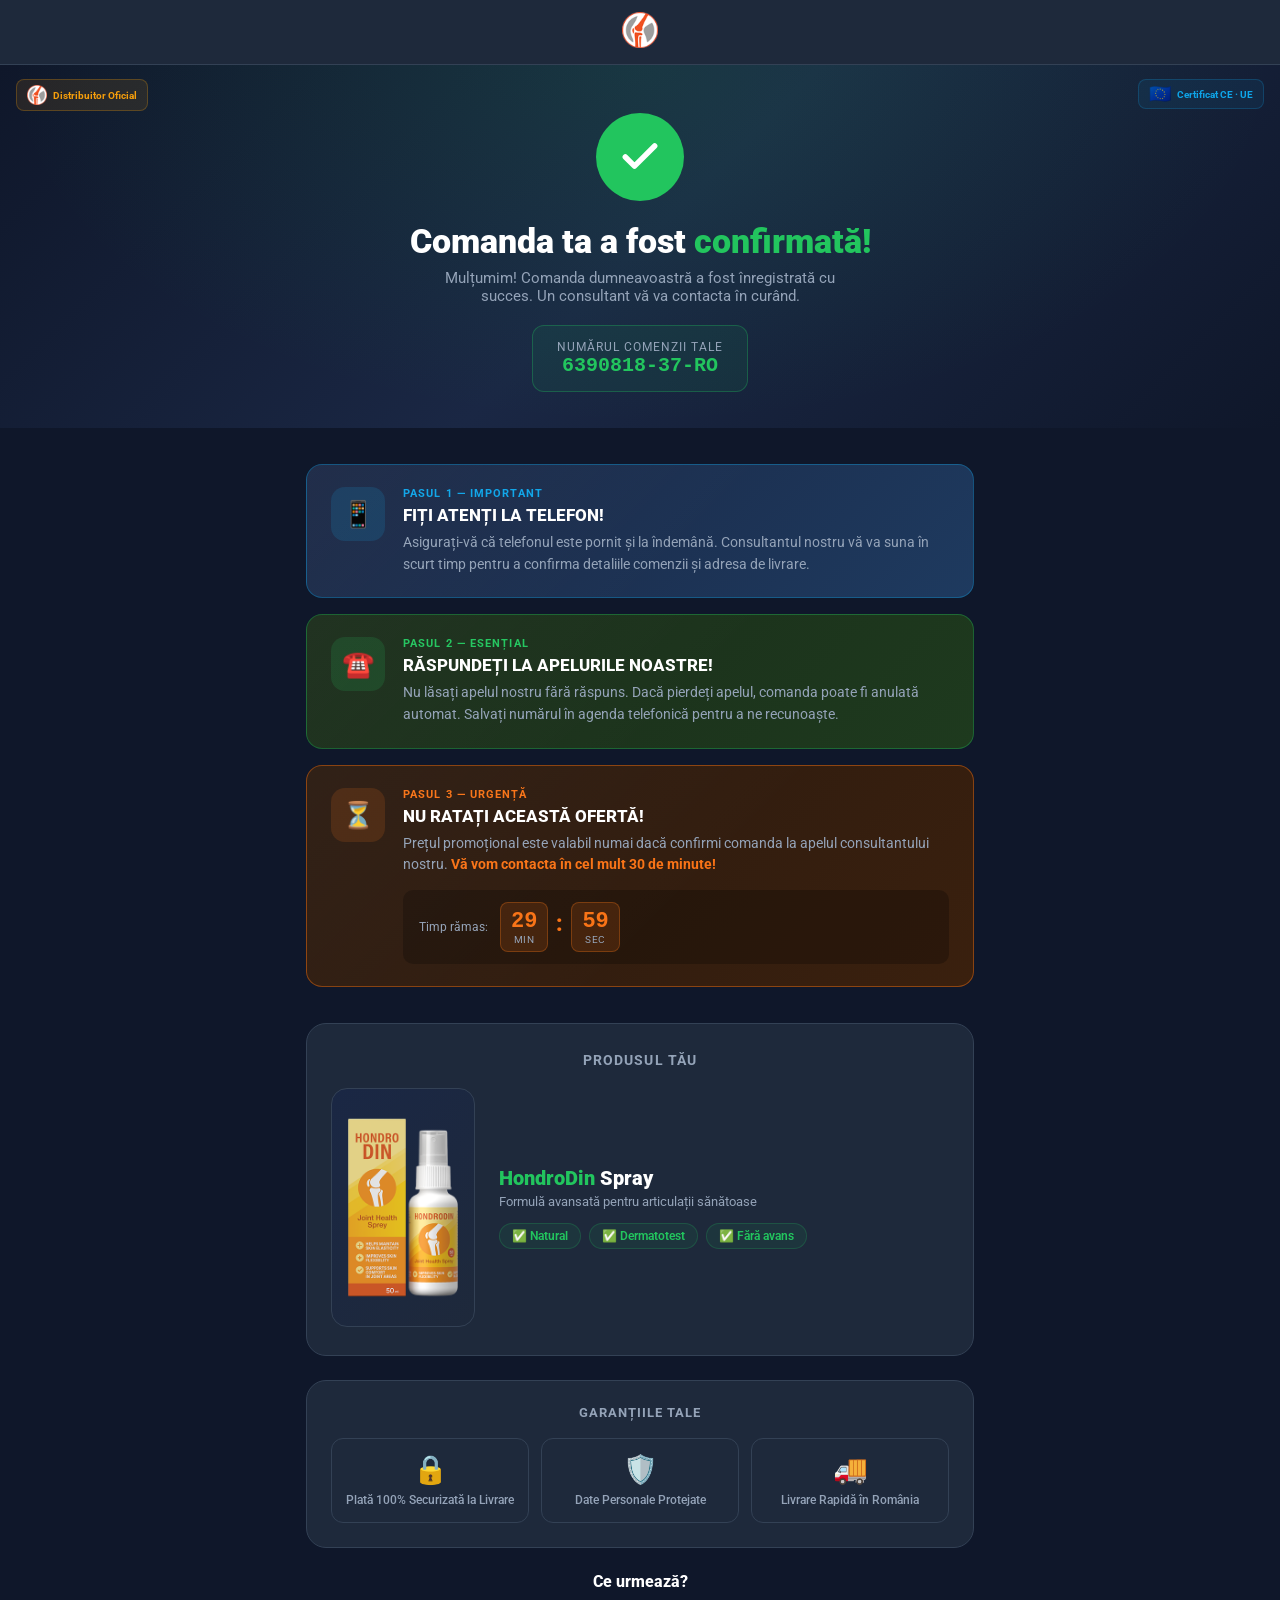
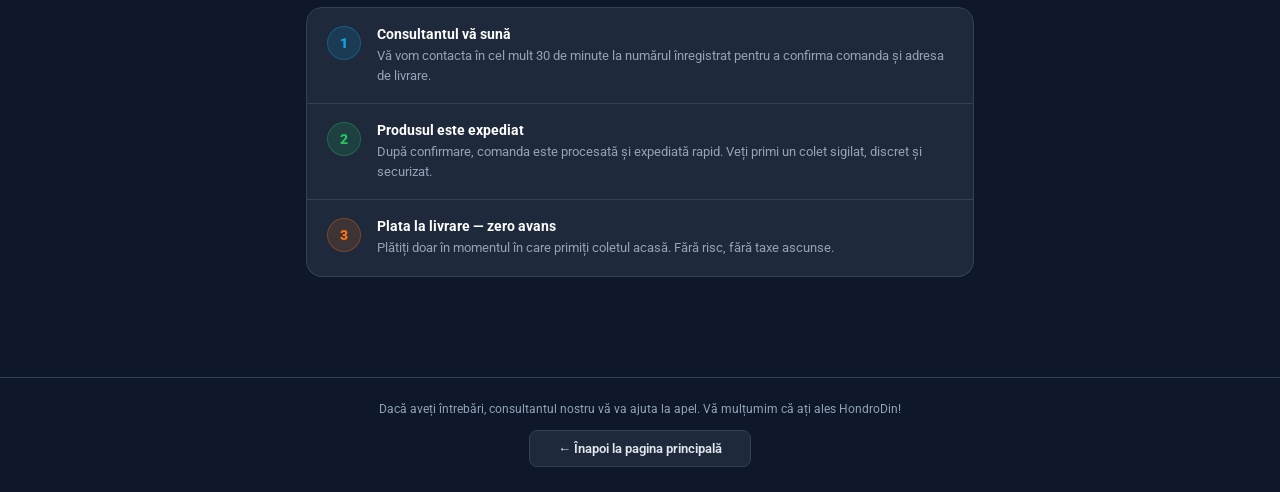
==== commit 8f5f0182: "ajuste: badges distribuidor e EU mini no hero, removido selo de devolucao" ====
--- a/success.html
+++ b/success.html
@@ -332,6 +332,41 @@
       font-weight: 700;
     }
 
+
+    /* ── MINI CORNER BADGES (inside hero) ── */
+    .hero-top-badges {
+      position: absolute;
+      top: 14px;
+      left: 0; right: 0;
+      padding: 0 16px;
+      display: flex;
+      justify-content: space-between;
+      align-items: flex-start;
+      z-index: 2;
+    }
+    .mini-distrib {
+      display: flex;
+      align-items: center;
+      gap: 6px;
+      background: rgba(245,158,11,.1);
+      border: 1px solid rgba(245,158,11,.25);
+      border-radius: 8px;
+      padding: 5px 10px;
+    }
+    .mini-distrib img { height: 20px; display: block; }
+    .mini-distrib span { font-size: 10px; font-weight: 700; color: var(--gold); white-space: nowrap; }
+    .mini-eu {
+      display: flex;
+      align-items: center;
+      gap: 6px;
+      background: rgba(14,165,233,.08);
+      border: 1px solid rgba(14,165,233,.22);
+      border-radius: 8px;
+      padding: 5px 10px;
+    }
+    .mini-eu .eu-emoji { font-size: 18px; line-height: 1; }
+    .mini-eu span { font-size: 10px; font-weight: 700; color: var(--blue); white-space: nowrap; }
+
     /* ── OFFICIAL DISTRIBUTOR ── */
     .distrib-section {
       margin-top: 24px;
@@ -433,6 +468,19 @@
 
   <!-- HERO -->
   <section class="hero">
+
+    <!-- MINI CORNER BADGES -->
+    <div class="hero-top-badges">
+      <div class="mini-distrib">
+        <img src="img/logo-main.png" alt="HondroDin" />
+        <span>Distribuitor Oficial</span>
+      </div>
+      <div class="mini-eu">
+        <span class="eu-emoji">🇪🇺</span>
+        <span>Certificat CE · UE</span>
+      </div>
+    </div>
+
     <div class="check-circle">
       <svg viewBox="0 0 24 24" fill="none" stroke="#fff" stroke-width="3" stroke-linecap="round" stroke-linejoin="round">
         <polyline points="20 6 9 17 4 12" />
@@ -531,31 +579,6 @@
           <div class="seal-icon">🚚</div>
           <div class="seal-txt">Livrare Rapidă în România</div>
         </div>
-        <div class="seal-item">
-          <div class="seal-icon">↩️</div>
-          <div class="seal-txt">Drept de Retur Garantat</div>
-        </div>
-      </div>
-    </div>
-
-    <!-- EU SAFETY -->
-    <div class="eu-section">
-      <div class="eu-flag">🇪🇺</div>
-      <div class="eu-text">
-        <div class="title">Siguranță și eficacitate confirmate clinic</div>
-        <div class="desc">Produsul HondroDin respectă toate standardele de calitate și siguranță ale Uniunii Europene. Formula a fost testată și certificată pentru utilizare sigură.</div>
-        <div class="eu-badge-pill">✔ Certificat CE · Standarde UE</div>
-      </div>
-    </div>
-
-    <!-- OFFICIAL DISTRIBUTOR -->
-    <div class="distrib-section">
-      <div class="distrib-logo">
-        <img src="img/logo-main.png" alt="HondroDin Official" />
-      </div>
-      <div class="distrib-text">
-        <div class="title">Distribuitor Oficial HondroDin</div>
-        <div class="desc">Achiziționezi direct de la distribuitorul oficial autorizat în România. Produse originale, sigilate și cu garanție completă.</div>
       </div>
     </div>
 
